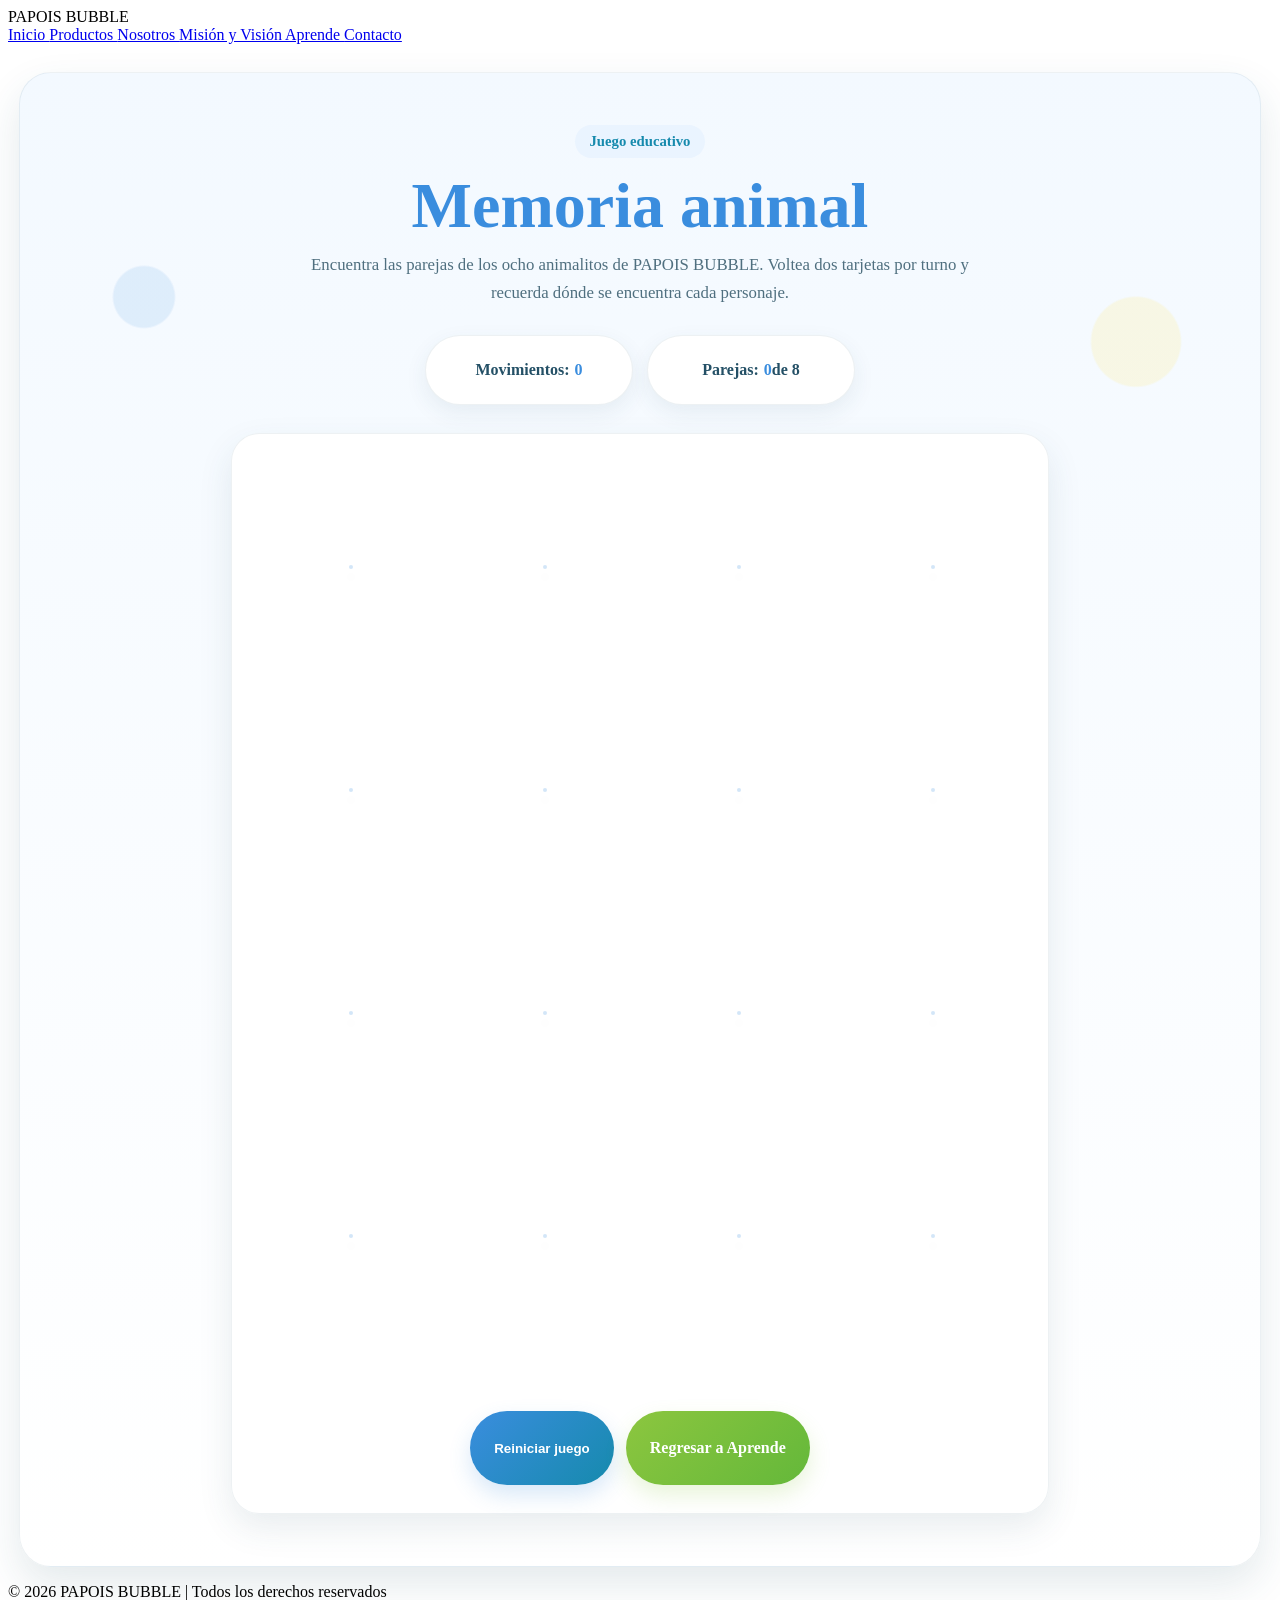
==== juego-memoria.html @ 5a89fbad "Create juego-memoria.html ok" ====
<!DOCTYPE html>
<html lang="es">
<head>
  <meta charset="UTF-8">

  <meta
    name="viewport"
    content="width=device-width, initial-scale=1.0"
  >

  <title>PAPOIS BUBBLE | Juego de memoria</title>

  <link rel="stylesheet" href="style.css">

  <style>
    /* =========================
       PÁGINA DEL JUEGO
       ========================= */

    .memory-page {
      width: min(1180px, calc(100% - 32px));
      min-height: calc(100vh - 180px);
      margin: 28px auto 0;
      padding: 52px 30px;
      border: 1px solid rgba(36, 80, 102, 0.08);
      border-radius: 32px;
      background:
        radial-gradient(
          circle at 10% 15%,
          rgba(58, 141, 222, 0.12) 0 30px,
          transparent 32px
        ),
        radial-gradient(
          circle at 90% 18%,
          rgba(255, 230, 109, 0.18) 0 44px,
          transparent 46px
        ),
        linear-gradient(
          180deg,
          #f3f9ff,
          #ffffff
        );
      box-shadow: 0 18px 42px rgba(36, 80, 102, 0.12);
      text-align: center;
    }

    .memory-intro {
      max-width: 720px;
      margin: 0 auto 28px;
    }

    .memory-badge {
      display: inline-flex;
      align-items: center;
      justify-content: center;
      margin-bottom: 14px;
      padding: 8px 15px;
      border-radius: 999px;
      background: #eaf4ff;
      color: #168aad;
      font-size: 0.92rem;
      font-weight: 800;
    }

    .memory-page h1 {
      margin: 0 0 12px;
      color: #3a8dde;
      font-size: clamp(2.4rem, 5vw, 4rem);
      line-height: 1.05;
    }

    .memory-description {
      max-width: 680px;
      margin: 0 auto;
      color: #4f6f7f;
      font-size: 1.05rem;
      line-height: 1.65;
    }

    /* =========================
       INFORMACIÓN DEL JUEGO
       ========================= */

    .game-information {
      display: flex;
      flex-wrap: wrap;
      justify-content: center;
      gap: 14px;
      margin: 0 auto 28px;
    }

    .information-box {
      display: inline-flex;
      align-items: center;
      justify-content: center;
      min-width: 170px;
      min-height: 48px;
      padding: 10px 18px;
      border: 1px solid rgba(36, 80, 102, 0.08);
      border-radius: 999px;
      background: #ffffff;
      color: #245066;
      box-shadow: 0 8px 22px rgba(36, 80, 102, 0.08);
      font-weight: 800;
    }

    .information-box span {
      margin-left: 5px;
      color: #3a8dde;
    }

    /* =========================
       TABLERO
       ========================= */

    .memory-board {
      max-width: 760px;
      margin: 0 auto;
      padding: 28px;
      border: 1px solid rgba(36, 80, 102, 0.08);
      border-radius: 28px;
      background: rgba(255, 255, 255, 0.96);
      box-shadow: 0 14px 34px rgba(36, 80, 102, 0.1);
    }

    .memory-grid {
      display: grid;
      grid-template-columns: repeat(4, minmax(0, 1fr));
      gap: 16px;
      width: 100%;
      margin: 0 auto;
    }

    .memory-card {
      position: relative;
      width: 100%;
      aspect-ratio: 0.86 / 1;
      border: none;
      border-radius: 20px;
      background: transparent;
      cursor: pointer;
      perspective: 1000px;
    }

    .memory-card:focus-visible {
      outline: 4px solid rgba(58, 141, 222, 0.24);
      outline-offset: 3px;
    }

    .memory-card-inner {
      position: relative;
      width: 100%;
      height: 100%;
      border-radius: inherit;
      transform-style: preserve-3d;
      transition: transform 0.45s ease;
    }

    .memory-card.is-open .memory-card-inner,
    .memory-card.is-matched .memory-card-inner {
      transform: rotateY(180deg);
    }

    .memory-card-front,
    .memory-card-back {
      position: absolute;
      inset: 0;
      display: flex;
      flex-direction: column;
      align-items: center;
      justify-content: center;
      overflow: hidden;
      border-radius: inherit;
      backface-visibility: hidden;
      -webkit-backface-visibility: hidden;
    }

    .memory-card-front {
      border: 2px solid rgba(58, 141, 222, 0.22);
      background:
        radial-gradient(
          circle at 25% 22%,
          rgba(255, 255, 255, 0.32) 0 14px,
          transparent 16px
        ),
        linear-gradient(
          135deg,
          #3a8dde,
          #168aad
        );
      color: #ffffff;
      box-shadow: 0 10px 20px rgba(58, 141, 222, 0.18);
    }

    .memory-card-front span {
      font-size: clamp(2rem, 4vw, 3rem);
      font-weight: 800;
    }

    .memory-card-back {
      padding: 12px;
      border: 3px solid #8cc63f;
      background: #ffffff;
      color: #245066;
      transform: rotateY(180deg);
      box-shadow: 0 10px 22px rgba(140, 198, 63, 0.14);
    }

    .memory-card.is-matched .memory-card-back {
      background: linear-gradient(
        180deg,
        #ffffff,
        #f0f9e9
      );
    }

    .memory-card-back img {
      width: 82%;
      max-width: 90px;
      height: 72%;
      margin: 0 auto 6px;
      object-fit: contain;
    }

    .memory-card-back span {
      color: #245066;
      font-size: 0.92rem;
      font-weight: 800;
    }

    .memory-card.is-matched {
      cursor: default;
    }

    /* =========================
       MENSAJE Y BOTONES
       ========================= */

    .game-message {
      min-height: 30px;
      margin: 22px 0 0;
      color: #8d4cc9;
      font-size: 1.05rem;
      font-weight: 800;
      line-height: 1.5;
    }

    .memory-actions {
      display: flex;
      flex-wrap: wrap;
      justify-content: center;
      gap: 12px;
      margin-top: 22px;
    }

    .restart-button,
    .back-button {
      display: inline-flex;
      align-items: center;
      justify-content: center;
      min-height: 48px;
      padding: 13px 24px;
      border: none;
      border-radius: 999px;
      cursor: pointer;
      font-weight: 800;
      text-decoration: none;
      transition:
        transform 0.2s ease,
        box-shadow 0.2s ease;
    }

    .restart-button {
      background: linear-gradient(
        135deg,
        #3a8dde,
        #168aad
      );
      color: #ffffff;
      box-shadow: 0 10px 22px rgba(58, 141, 222, 0.2);
    }

    .back-button {
      background: linear-gradient(
        135deg,
        #8cc63f,
        #64b83a
      );
      color: #ffffff;
      box-shadow: 0 10px 22px rgba(140, 198, 63, 0.2);
    }

    .restart-button:hover,
    .restart-button:focus-visible,
    .back-button:hover,
    .back-button:focus-visible {
      outline: none;
      transform: translateY(-2px);
    }

    /* =========================
       TABLET
       ========================= */

    @media (max-width: 760px) {
      .memory-page {
        width: calc(100% - 24px);
        min-height: auto;
        margin-top: 18px;
        padding: 42px 20px;
        border-radius: 24px;
      }

      .memory-board {
        padding: 22px;
        border-radius: 22px;
      }

      .memory-grid {
        gap: 12px;
      }

      .information-box {
        flex: 1 1 180px;
      }

      .memory-actions {
        flex-direction: column;
      }

      .restart-button,
      .back-button {
        width: 100%;
      }
    }

    /* =========================
       CELULAR
       ========================= */

    @media (max-width: 560px) {
      .memory-page {
        width: calc(100% - 16px);
        padding: 36px 12px;
      }

      .memory-board {
        padding: 14px;
      }

      .memory-grid {
        gap: 8px;
      }

      .memory-card {
        border-radius: 15px;
      }

      .memory-card-back {
        padding: 6px;
        border-width: 2px;
      }

      .memory-card-back img {
        width: 78%;
        height: 65%;
        margin-bottom: 3px;
      }

      .memory-card-back span {
        font-size: 0.7rem;
      }

      .memory-card-front span {
        font-size: 1.9rem;
      }
    }

    @media (max-width: 380px) {
      .memory-grid {
        gap: 6px;
      }

      .memory-card-back span {
        font-size: 0.62rem;
      }

      .information-box {
        width: 100%;
        min-width: 0;
      }
    }
  </style>
</head>

<body>

<header>
  <div class="header-inner">

    <div class="logo">
      PAPOIS BUBBLE
    </div>

    <nav>
      <a href="index.html">
        Inicio
      </a>

      <a href="productos.html">
        Productos
      </a>

      <a href="nosotros.html">
        Nosotros
      </a>

      <a href="mision-vision.html">
        Misión y Visión
      </a>

      <a
        href="aprende.html"
        class="active"
      >
        Aprende
      </a>

      <a href="contacto.html">
        Contacto
      </a>
    </nav>

  </div>
</header>

<main class="memory-page">

  <section class="memory-intro">

    <div class="memory-badge">
      Juego educativo
    </div>

    <h1>
      Memoria animal
    </h1>

    <p class="memory-description">
      Encuentra las parejas de los ocho animalitos de
      PAPOIS BUBBLE. Voltea dos tarjetas por turno y
      recuerda dónde se encuentra cada personaje.
    </p>

  </section>

  <div class="game-information">

    <div class="information-box">
      Movimientos:
      <span id="moves">0</span>
    </div>

    <div class="information-box">
      Parejas:
      <span id="matches">0</span>
      de 8
    </div>

  </div>

  <section
    class="memory-board"
    aria-label="Tablero del juego de memoria"
  >

    <div
      class="memory-grid"
      id="memoryGrid"
    ></div>

    <p
      class="game-message"
      id="gameMessage"
      aria-live="polite"
    ></p>

    <div class="memory-actions">

      <button
        class="restart-button"
        type="button"
        id="restartButton"
      >
        Reiniciar juego
      </button>

      <a
        href="aprende.html"
        class="back-button"
      >
        Regresar a Aprende
      </a>

    </div>

  </section>

</main>

<footer>
  <p>
    © 2026 PAPOIS BUBBLE | Todos los derechos reservados
  </p>
</footer>

<script>
  const animals = [
    {
      name: "Rana",
      image: "assets/learn-rana.png"
    },
    {
      name: "Zorro",
      image: "assets/learn-zorro.png"
    },
    {
      name: "Koala",
      image: "assets/learn-koala.png"
    },
    {
      name: "Búho",
      image: "assets/learn-buho.png"
    },
    {
      name: "Mono",
      image: "assets/learn-mono.png"
    },
    {
      name: "Mariposa",
      image: "assets/learn-mariposa.png"
    },
    {
      name: "Serpiente",
      image: "assets/learn-serpiente.png"
    },
    {
      name: "Abeja",
      image: "assets/learn-abeja.png"
    }
  ];

  const memoryGrid =
    document.getElementById("memoryGrid");

  const movesElement =
    document.getElementById("moves");

  const matchesElement =
    document.getElementById("matches");

  const gameMessage =
    document.getElementById("gameMessage");

  const restartButton =
    document.getElementById("restartButton");

  let firstCard = null;
  let secondCard = null;
  let lockBoard = false;
  let moves = 0;
  let matches = 0;
  let mismatchTimer = null;


  function shuffleCards(cards) {
    const shuffledCards = [...cards];

    for (
      let index = shuffledCards.length - 1;
      index > 0;
      index -= 1
    ) {
      const randomIndex =
        Math.floor(Math.random() * (index + 1));

      [
        shuffledCards[index],
        shuffledCards[randomIndex]
      ] = [
        shuffledCards[randomIndex],
        shuffledCards[index]
      ];
    }

    return shuffledCards;
  }


  function createGame() {
    if (mismatchTimer) {
      clearTimeout(mismatchTimer);
      mismatchTimer = null;
    }

    firstCard = null;
    secondCard = null;
    lockBoard = false;
    moves = 0;
    matches = 0;

    movesElement.textContent = "0";
    matchesElement.textContent = "0";
    gameMessage.textContent = "";

    const duplicatedAnimals = animals.flatMap(
      (animal) => [
        {
          ...animal,
          cardId: `${animal.name}-1`
        },
        {
          ...animal,
          cardId: `${animal.name}-2`
        }
      ]
    );

    const shuffledAnimals =
      shuffleCards(duplicatedAnimals);

    memoryGrid.innerHTML = "";

    shuffledAnimals.forEach((animal) => {
      const button =
        document.createElement("button");

      button.className = "memory-card";
      button.type = "button";
      button.dataset.animal = animal.name;
      button.dataset.cardId = animal.cardId;
      button.setAttribute(
        "aria-label",
        "Tarjeta oculta"
      );

      button.innerHTML = `
        <span class="memory-card-inner">

          <span class="memory-card-front">
            <span aria-hidden="true">?</span>
          </span>

          <span class="memory-card-back">
            <img
              src="${animal.image}"
              alt=""
            >
            <span>${animal.name}</span>
          </span>

        </span>
      `;

      button.addEventListener(
        "click",
        flipCard
      );

      memoryGrid.appendChild(button);
    });
  }


  function flipCard(event) {
    const selectedCard =
      event.currentTarget;

    if (
      lockBoard ||
      selectedCard === firstCard ||
      selectedCard.classList.contains("is-matched") ||
      selectedCard.classList.contains("is-open")
    ) {
      return;
    }

    selectedCard.classList.add("is-open");

    selectedCard.setAttribute(
      "aria-label",
      selectedCard.dataset.animal
    );

    if (!firstCard) {
      firstCard = selectedCard;
      return;
    }

    secondCard = selectedCard;
    moves += 1;

    movesElement.textContent =
      String(moves);

    checkForMatch();
  }


  function checkForMatch() {
    const isMatch =
      firstCard.dataset.animal ===
      secondCard.dataset.animal;

    if (isMatch) {
      firstCard.classList.remove("is-open");
      secondCard.classList.remove("is-open");

      firstCard.classList.add("is-matched");
      secondCard.classList.add("is-matched");

      firstCard.disabled = true;
      secondCard.disabled = true;

      firstCard.setAttribute(
        "aria-label",
        `${firstCard.dataset.animal}, pareja encontrada`
      );

      secondCard.setAttribute(
        "aria-label",
        `${secondCard.dataset.animal}, pareja encontrada`
      );

      matches += 1;

      matchesElement.textContent =
        String(matches);

      gameMessage.textContent =
        `¡Encontraste la pareja de ${firstCard.dataset.animal}!`;

      resetSelection();

      if (matches === animals.length) {
        gameMessage.textContent =
          `¡Excelente! Encontraste todas las parejas en ${moves} movimientos.`;
      }

      return;
    }

    lockBoard = true;

    gameMessage.textContent =
      "No son iguales. Intenta recordar dónde están.";

    mismatchTimer = setTimeout(() => {
      firstCard.classList.remove("is-open");
      secondCard.classList.remove("is-open");

      firstCard.setAttribute(
        "aria-label",
        "Tarjeta oculta"
      );

      secondCard.setAttribute(
        "aria-label",
        "Tarjeta oculta"
      );

      resetSelection();

      mismatchTimer = null;
    }, 900);
  }


  function resetSelection() {
    firstCard = null;
    secondCard = null;
    lockBoard = false;
  }


  restartButton.addEventListener(
    "click",
    createGame
  );


  createGame();
</script>

</body>
</html>
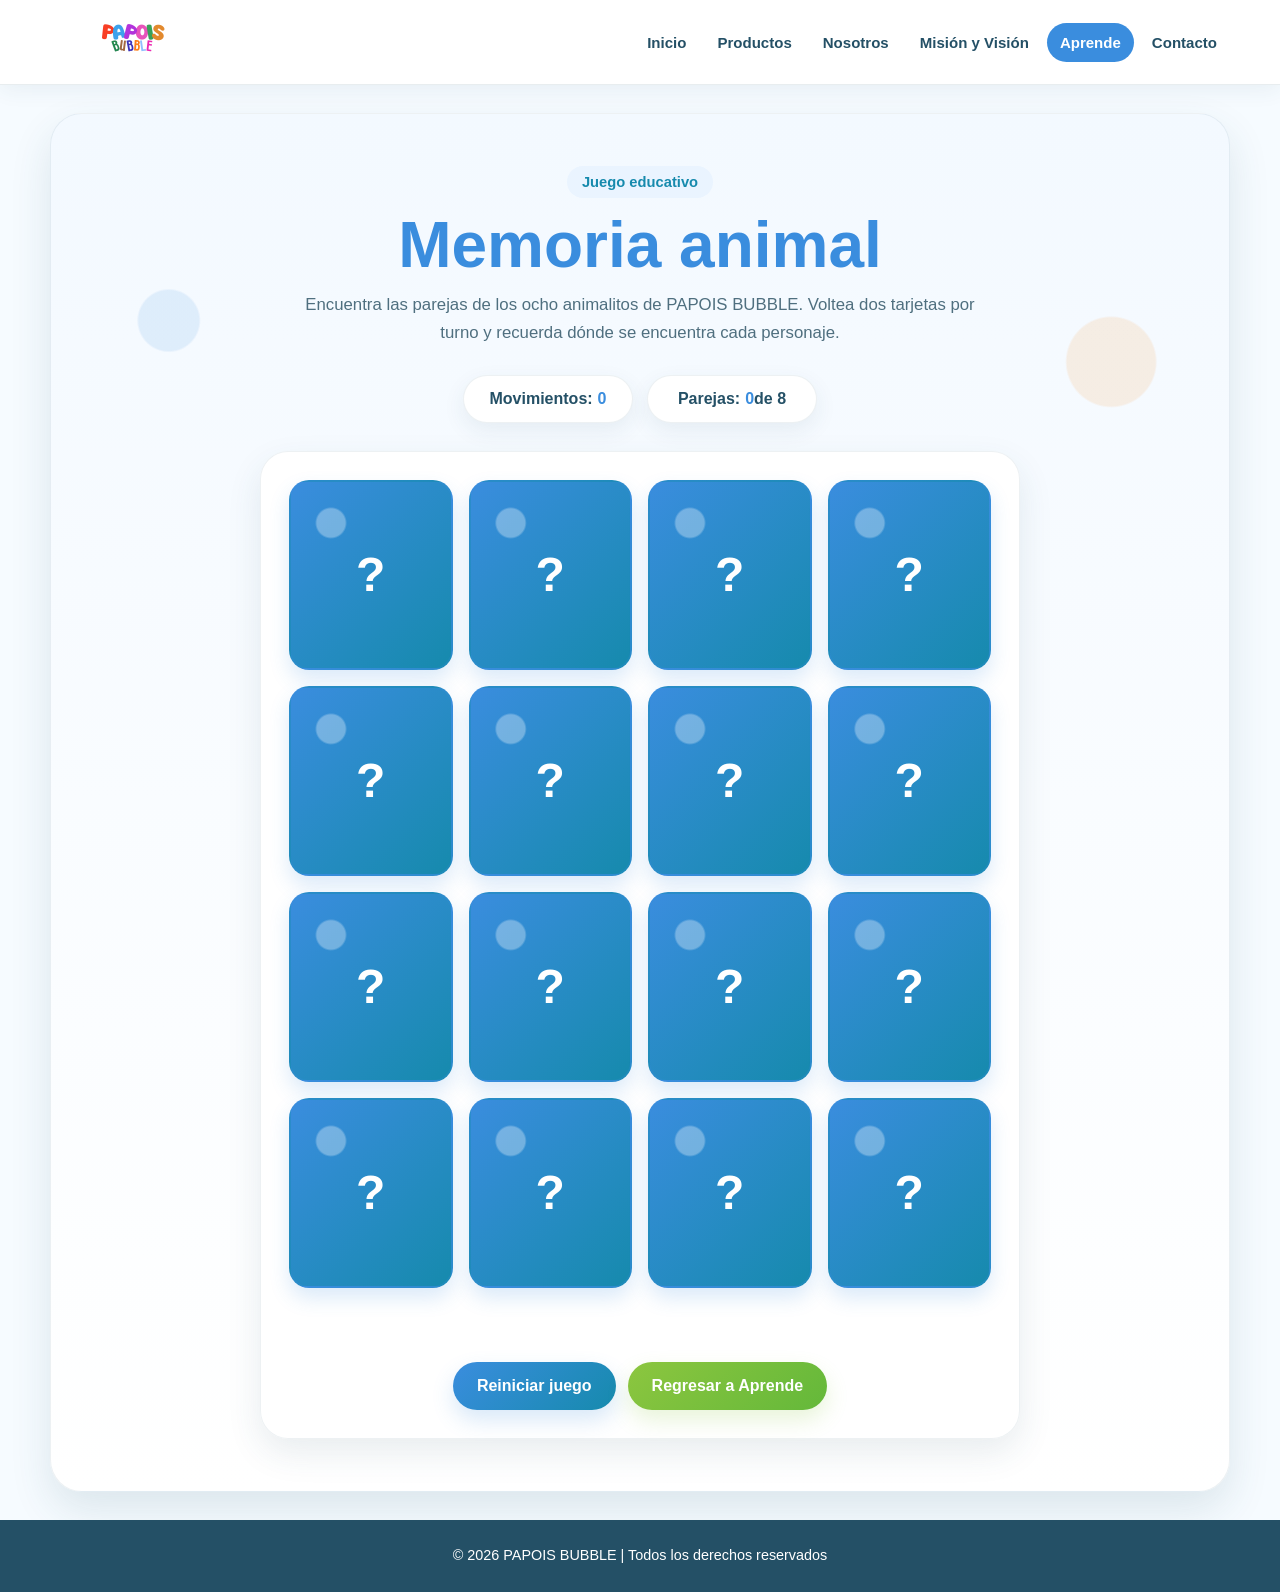
==== commit 8662f5d2: "Update juego-memoria.html" ====
--- a/juego-memoria.html
+++ b/juego-memoria.html
@@ -10,18 +10,125 @@
 
   <title>PAPOIS BUBBLE | Juego de memoria</title>
 
-  <link rel="stylesheet" href="style.css">
-
   <style>
-    /* =========================
+    /* ========================================
+       CONFIGURACIÓN GENERAL DE ESTA PÁGINA
+       ======================================== */
+
+    *,
+    *::before,
+    *::after {
+      box-sizing: border-box;
+    }
+
+    html {
+      scroll-behavior: smooth;
+    }
+
+    body {
+      min-height: 100vh;
+      margin: 0;
+      display: flex;
+      flex-direction: column;
+      overflow-x: hidden;
+      background: #f6fbff;
+      color: #245066;
+      font-family:
+        "DM Sans",
+        Arial,
+        Helvetica,
+        sans-serif;
+    }
+
+    button,
+    a {
+      font: inherit;
+    }
+
+    img {
+      display: block;
+      max-width: 100%;
+    }
+
+    /* ========================================
+       ENCABEZADO
+       ======================================== */
+
+    header {
+      position: relative;
+      z-index: 10;
+      width: 100%;
+      background: #ffffff;
+      border-bottom: 1px solid rgba(36, 80, 102, 0.1);
+      box-shadow: 0 5px 20px rgba(36, 80, 102, 0.07);
+    }
+
+    .header-inner {
+      width: min(1180px, calc(100% - 32px));
+      min-height: 84px;
+      margin: 0 auto;
+      display: flex;
+      align-items: center;
+      justify-content: space-between;
+      gap: 30px;
+    }
+
+    .logo {
+      flex-shrink: 0;
+      display: inline-flex;
+      align-items: center;
+      text-decoration: none;
+    }
+
+    .logo img {
+      width: 165px;
+      max-height: 64px;
+      object-fit: contain;
+    }
+
+    nav {
+      display: flex;
+      align-items: center;
+      justify-content: flex-end;
+      gap: 5px;
+    }
+
+    nav a {
+      padding: 11px 13px;
+      border-radius: 999px;
+      color: #245066;
+      font-size: 0.94rem;
+      font-weight: 700;
+      text-decoration: none;
+      white-space: nowrap;
+      transition:
+        color 0.2s ease,
+        background-color 0.2s ease,
+        transform 0.2s ease;
+    }
+
+    nav a:hover,
+    nav a:focus-visible {
+      outline: none;
+      color: #3a8dde;
+      background: #eef7ff;
+      transform: translateY(-1px);
+    }
+
+    nav a.active {
+      color: #ffffff;
+      background: #3a8dde;
+    }
+
+    /* ========================================
        PÁGINA DEL JUEGO
-       ========================= */
+       ======================================== */
 
     .memory-page {
       width: min(1180px, calc(100% - 32px));
-      min-height: calc(100vh - 180px);
-      margin: 28px auto 0;
+      margin: 28px auto;
       padding: 52px 30px;
+      flex: 1;
       border: 1px solid rgba(36, 80, 102, 0.08);
       border-radius: 32px;
       background:
@@ -32,7 +139,7 @@
         ),
         radial-gradient(
           circle at 90% 18%,
-          rgba(255, 230, 109, 0.18) 0 44px,
+          rgba(246, 139, 31, 0.12) 0 44px,
           transparent 46px
         ),
         linear-gradient(
@@ -65,7 +172,7 @@
     .memory-page h1 {
       margin: 0 0 12px;
       color: #3a8dde;
-      font-size: clamp(2.4rem, 5vw, 4rem);
+      font-size: clamp(2.3rem, 5vw, 4rem);
       line-height: 1.05;
     }
 
@@ -77,9 +184,9 @@
       line-height: 1.65;
     }
 
-    /* =========================
+    /* ========================================
        INFORMACIÓN DEL JUEGO
-       ========================= */
+       ======================================== */
 
     .game-information {
       display: flex;
@@ -109,11 +216,12 @@
       color: #3a8dde;
     }
 
-    /* =========================
+    /* ========================================
        TABLERO
-       ========================= */
+       ======================================== */
 
     .memory-board {
+      width: 100%;
       max-width: 760px;
       margin: 0 auto;
       padding: 28px;
@@ -135,11 +243,16 @@
       position: relative;
       width: 100%;
       aspect-ratio: 0.86 / 1;
-      border: none;
+      margin: 0;
+      padding: 0;
+      border: 0;
       border-radius: 20px;
       background: transparent;
       cursor: pointer;
       perspective: 1000px;
+      appearance: none;
+      -webkit-appearance: none;
+      -webkit-tap-highlight-color: transparent;
     }
 
     .memory-card:focus-visible {
@@ -149,6 +262,7 @@
 
     .memory-card-inner {
       position: relative;
+      display: block;
       width: 100%;
       height: 100%;
       border-radius: inherit;
@@ -193,6 +307,7 @@
     }
 
     .memory-card-front span {
+      color: #ffffff;
       font-size: clamp(2rem, 4vw, 3rem);
       font-weight: 800;
     }
@@ -220,21 +335,25 @@
       height: 72%;
       margin: 0 auto 6px;
       object-fit: contain;
+      pointer-events: none;
     }
 
     .memory-card-back span {
       color: #245066;
       font-size: 0.92rem;
       font-weight: 800;
-    }
-
-    .memory-card.is-matched {
+      pointer-events: none;
+    }
+
+    .memory-card.is-matched,
+    .memory-card:disabled {
       cursor: default;
-    }
-
-    /* =========================
+      opacity: 1;
+    }
+
+    /* ========================================
        MENSAJE Y BOTONES
-       ========================= */
+       ======================================== */
 
     .game-message {
       min-height: 30px;
@@ -259,6 +378,7 @@
       align-items: center;
       justify-content: center;
       min-height: 48px;
+      margin: 0;
       padding: 13px 24px;
       border: none;
       border-radius: 999px;
@@ -298,14 +418,51 @@
       transform: translateY(-2px);
     }
 
-    /* =========================
+    /* ========================================
+       PIE DE PÁGINA
+       ======================================== */
+
+    footer {
+      width: 100%;
+      margin-top: auto;
+      padding: 25px 20px;
+      background: #245066;
+      text-align: center;
+    }
+
+    footer p {
+      margin: 0;
+      color: #ffffff;
+      font-size: 0.9rem;
+      line-height: 1.5;
+    }
+
+    /* ========================================
        TABLET
-       ========================= */
+       ======================================== */
+
+    @media (max-width: 900px) {
+      .header-inner {
+        padding: 16px 0;
+        flex-direction: column;
+        gap: 12px;
+      }
+
+      nav {
+        width: 100%;
+        justify-content: center;
+        flex-wrap: wrap;
+      }
+
+      nav a {
+        padding: 9px 11px;
+        font-size: 0.88rem;
+      }
+    }
 
     @media (max-width: 760px) {
       .memory-page {
         width: calc(100% - 24px);
-        min-height: auto;
         margin-top: 18px;
         padding: 42px 20px;
         border-radius: 24px;
@@ -334,18 +491,74 @@
       }
     }
 
-    /* =========================
+    /* ========================================
        CELULAR
-       ========================= */
+       ======================================== */
 
     @media (max-width: 560px) {
+      .header-inner {
+        width: 100%;
+        padding: 14px 12px;
+      }
+
+      .logo img {
+        width: 145px;
+      }
+
+      nav {
+        display: grid;
+        grid-template-columns: repeat(3, 1fr);
+        gap: 6px;
+      }
+
+      nav a {
+        display: flex;
+        align-items: center;
+        justify-content: center;
+        min-height: 40px;
+        padding: 7px 5px;
+        border-radius: 12px;
+        font-size: 0.72rem;
+        line-height: 1.15;
+        text-align: center;
+        white-space: normal;
+      }
+
       .memory-page {
         width: calc(100% - 16px);
-        padding: 36px 12px;
+        margin: 12px auto;
+        padding: 32px 12px;
+        border-radius: 20px;
+      }
+
+      .memory-intro {
+        margin-bottom: 22px;
+      }
+
+      .memory-page h1 {
+        font-size: clamp(2rem, 11vw, 2.8rem);
+      }
+
+      .memory-description {
+        font-size: 0.94rem;
+        line-height: 1.55;
+      }
+
+      .game-information {
+        gap: 8px;
+        margin-bottom: 18px;
+      }
+
+      .information-box {
+        min-width: 0;
+        min-height: 43px;
+        padding: 8px 10px;
+        font-size: 0.84rem;
       }
 
       .memory-board {
-        padding: 14px;
+        padding: 12px;
+        border-radius: 18px;
       }
 
       .memory-grid {
@@ -353,11 +566,11 @@
       }
 
       .memory-card {
-        border-radius: 15px;
+        border-radius: 14px;
       }
 
       .memory-card-back {
-        padding: 6px;
+        padding: 5px;
         border-width: 2px;
       }
 
@@ -368,26 +581,47 @@
       }
 
       .memory-card-back span {
-        font-size: 0.7rem;
+        font-size: 0.67rem;
       }
 
       .memory-card-front span {
-        font-size: 1.9rem;
+        font-size: 1.8rem;
+      }
+
+      .game-message {
+        margin-top: 16px;
+        font-size: 0.9rem;
+      }
+
+      .memory-actions {
+        margin-top: 16px;
       }
     }
 
     @media (max-width: 380px) {
+      nav a {
+        font-size: 0.66rem;
+      }
+
       .memory-grid {
         gap: 6px;
       }
 
+      .memory-board {
+        padding: 9px;
+      }
+
+      .memory-card {
+        border-radius: 12px;
+      }
+
       .memory-card-back span {
-        font-size: 0.62rem;
+        font-size: 0.58rem;
       }
 
       .information-box {
         width: 100%;
-        min-width: 0;
+        flex-basis: 100%;
       }
     }
   </style>
@@ -395,402 +629,405 @@
 
 <body>
 
-<header>
-  <div class="header-inner">
-
-    <div class="logo">
-      PAPOIS BUBBLE
+  <header>
+    <div class="header-inner">
+
+      <a
+        href="index.html"
+        class="logo"
+        aria-label="Ir al inicio de PAPOIS BUBBLE"
+      >
+        <img
+          src="assets/LOGO0.PNG"
+          alt="PAPOIS BUBBLE"
+        >
+      </a>
+
+      <nav aria-label="Menú principal">
+        <a href="index.html">
+          Inicio
+        </a>
+
+        <a href="productos.html">
+          Productos
+        </a>
+
+        <a href="nosotros.html">
+          Nosotros
+        </a>
+
+        <a href="mision-vision.html">
+          Misión y Visión
+        </a>
+
+        <a
+          href="aprende.html"
+          class="active"
+        >
+          Aprende
+        </a>
+
+        <a href="contacto.html">
+          Contacto
+        </a>
+      </nav>
+
     </div>
-
-    <nav>
-      <a href="index.html">
-        Inicio
-      </a>
-
-      <a href="productos.html">
-        Productos
-      </a>
-
-      <a href="nosotros.html">
-        Nosotros
-      </a>
-
-      <a href="mision-vision.html">
-        Misión y Visión
-      </a>
-
-      <a
-        href="aprende.html"
-        class="active"
-      >
-        Aprende
-      </a>
-
-      <a href="contacto.html">
-        Contacto
-      </a>
-    </nav>
-
-  </div>
-</header>
-
-<main class="memory-page">
-
-  <section class="memory-intro">
-
-    <div class="memory-badge">
-      Juego educativo
+  </header>
+
+  <main class="memory-page">
+
+    <section class="memory-intro">
+
+      <div class="memory-badge">
+        Juego educativo
+      </div>
+
+      <h1>
+        Memoria animal
+      </h1>
+
+      <p class="memory-description">
+        Encuentra las parejas de los ocho animalitos de
+        PAPOIS BUBBLE. Voltea dos tarjetas por turno y
+        recuerda dónde se encuentra cada personaje.
+      </p>
+
+    </section>
+
+    <div class="game-information">
+
+      <div class="information-box">
+        Movimientos:
+        <span id="moves">0</span>
+      </div>
+
+      <div class="information-box">
+        Parejas:
+        <span id="matches">0</span>
+        de 8
+      </div>
+
     </div>
 
-    <h1>
-      Memoria animal
-    </h1>
-
-    <p class="memory-description">
-      Encuentra las parejas de los ocho animalitos de
-      PAPOIS BUBBLE. Voltea dos tarjetas por turno y
-      recuerda dónde se encuentra cada personaje.
+    <section
+      class="memory-board"
+      aria-label="Tablero del juego de memoria"
+    >
+
+      <div
+        class="memory-grid"
+        id="memoryGrid"
+      ></div>
+
+      <p
+        class="game-message"
+        id="gameMessage"
+        aria-live="polite"
+      ></p>
+
+      <div class="memory-actions">
+
+        <button
+          class="restart-button"
+          type="button"
+          id="restartButton"
+        >
+          Reiniciar juego
+        </button>
+
+        <a
+          href="aprende.html"
+          class="back-button"
+        >
+          Regresar a Aprende
+        </a>
+
+      </div>
+
+    </section>
+
+  </main>
+
+  <footer>
+    <p>
+      © 2026 PAPOIS BUBBLE | Todos los derechos reservados
     </p>
-
-  </section>
-
-  <div class="game-information">
-
-    <div class="information-box">
-      Movimientos:
-      <span id="moves">0</span>
-    </div>
-
-    <div class="information-box">
-      Parejas:
-      <span id="matches">0</span>
-      de 8
-    </div>
-
-  </div>
-
-  <section
-    class="memory-board"
-    aria-label="Tablero del juego de memoria"
-  >
-
-    <div
-      class="memory-grid"
-      id="memoryGrid"
-    ></div>
-
-    <p
-      class="game-message"
-      id="gameMessage"
-      aria-live="polite"
-    ></p>
-
-    <div class="memory-actions">
-
-      <button
-        class="restart-button"
-        type="button"
-        id="restartButton"
-      >
-        Reiniciar juego
-      </button>
-
-      <a
-        href="aprende.html"
-        class="back-button"
-      >
-        Regresar a Aprende
-      </a>
-
-    </div>
-
-  </section>
-
-</main>
-
-<footer>
-  <p>
-    © 2026 PAPOIS BUBBLE | Todos los derechos reservados
-  </p>
-</footer>
-
-<script>
-  const animals = [
-    {
-      name: "Rana",
-      image: "assets/learn-rana.png"
-    },
-    {
-      name: "Zorro",
-      image: "assets/learn-zorro.png"
-    },
-    {
-      name: "Koala",
-      image: "assets/learn-koala.png"
-    },
-    {
-      name: "Búho",
-      image: "assets/learn-buho.png"
-    },
-    {
-      name: "Mono",
-      image: "assets/learn-mono.png"
-    },
-    {
-      name: "Mariposa",
-      image: "assets/learn-mariposa.png"
-    },
-    {
-      name: "Serpiente",
-      image: "assets/learn-serpiente.png"
-    },
-    {
-      name: "Abeja",
-      image: "assets/learn-abeja.png"
-    }
-  ];
-
-  const memoryGrid =
-    document.getElementById("memoryGrid");
-
-  const movesElement =
-    document.getElementById("moves");
-
-  const matchesElement =
-    document.getElementById("matches");
-
-  const gameMessage =
-    document.getElementById("gameMessage");
-
-  const restartButton =
-    document.getElementById("restartButton");
-
-  let firstCard = null;
-  let secondCard = null;
-  let lockBoard = false;
-  let moves = 0;
-  let matches = 0;
-  let mismatchTimer = null;
-
-
-  function shuffleCards(cards) {
-    const shuffledCards = [...cards];
-
-    for (
-      let index = shuffledCards.length - 1;
-      index > 0;
-      index -= 1
-    ) {
-      const randomIndex =
-        Math.floor(Math.random() * (index + 1));
-
-      [
-        shuffledCards[index],
-        shuffledCards[randomIndex]
-      ] = [
-        shuffledCards[randomIndex],
-        shuffledCards[index]
-      ];
-    }
-
-    return shuffledCards;
-  }
-
-
-  function createGame() {
-    if (mismatchTimer) {
-      clearTimeout(mismatchTimer);
-      mismatchTimer = null;
-    }
-
-    firstCard = null;
-    secondCard = null;
-    lockBoard = false;
-    moves = 0;
-    matches = 0;
-
-    movesElement.textContent = "0";
-    matchesElement.textContent = "0";
-    gameMessage.textContent = "";
-
-    const duplicatedAnimals = animals.flatMap(
-      (animal) => [
-        {
-          ...animal,
-          cardId: `${animal.name}-1`
-        },
-        {
-          ...animal,
-          cardId: `${animal.name}-2`
+  </footer>
+
+  <script>
+    const animals = [
+      {
+        name: "Rana",
+        image: "assets/learn-rana.png"
+      },
+      {
+        name: "Zorro",
+        image: "assets/learn-zorro.png"
+      },
+      {
+        name: "Koala",
+        image: "assets/learn-koala.png"
+      },
+      {
+        name: "Búho",
+        image: "assets/learn-buho.png"
+      },
+      {
+        name: "Mono",
+        image: "assets/learn-mono.png"
+      },
+      {
+        name: "Mariposa",
+        image: "assets/learn-mariposa.png"
+      },
+      {
+        name: "Serpiente",
+        image: "assets/learn-serpiente.png"
+      },
+      {
+        name: "Abeja",
+        image: "assets/learn-abeja.png"
+      }
+    ];
+
+    const memoryGrid =
+      document.getElementById("memoryGrid");
+
+    const movesElement =
+      document.getElementById("moves");
+
+    const matchesElement =
+      document.getElementById("matches");
+
+    const gameMessage =
+      document.getElementById("gameMessage");
+
+    const restartButton =
+      document.getElementById("restartButton");
+
+    let firstCard = null;
+    let secondCard = null;
+    let lockBoard = false;
+    let moves = 0;
+    let matches = 0;
+    let mismatchTimer = null;
+
+    function shuffleCards(cards) {
+      const shuffledCards = [...cards];
+
+      for (
+        let index = shuffledCards.length - 1;
+        index > 0;
+        index -= 1
+      ) {
+        const randomIndex =
+          Math.floor(Math.random() * (index + 1));
+
+        [
+          shuffledCards[index],
+          shuffledCards[randomIndex]
+        ] = [
+          shuffledCards[randomIndex],
+          shuffledCards[index]
+        ];
+      }
+
+      return shuffledCards;
+    }
+
+    function createGame() {
+      if (mismatchTimer !== null) {
+        clearTimeout(mismatchTimer);
+        mismatchTimer = null;
+      }
+
+      firstCard = null;
+      secondCard = null;
+      lockBoard = false;
+      moves = 0;
+      matches = 0;
+
+      movesElement.textContent = "0";
+      matchesElement.textContent = "0";
+      gameMessage.textContent = "";
+
+      const duplicatedAnimals = animals.flatMap(
+        (animal) => [
+          {
+            ...animal,
+            cardId: `${animal.name}-1`
+          },
+          {
+            ...animal,
+            cardId: `${animal.name}-2`
+          }
+        ]
+      );
+
+      const shuffledAnimals =
+        shuffleCards(duplicatedAnimals);
+
+      memoryGrid.innerHTML = "";
+
+      shuffledAnimals.forEach((animal) => {
+        const button =
+          document.createElement("button");
+
+        button.className = "memory-card";
+        button.type = "button";
+        button.dataset.animal = animal.name;
+        button.dataset.cardId = animal.cardId;
+
+        button.setAttribute(
+          "aria-label",
+          "Tarjeta oculta"
+        );
+
+        button.innerHTML = `
+          <span class="memory-card-inner">
+
+            <span class="memory-card-front">
+              <span aria-hidden="true">?</span>
+            </span>
+
+            <span class="memory-card-back">
+              <img
+                src="${animal.image}"
+                alt="${animal.name}"
+              >
+              <span>${animal.name}</span>
+            </span>
+
+          </span>
+        `;
+
+        button.addEventListener(
+          "click",
+          flipCard
+        );
+
+        memoryGrid.appendChild(button);
+      });
+    }
+
+    function flipCard(event) {
+      const selectedCard =
+        event.currentTarget;
+
+      if (
+        lockBoard ||
+        selectedCard === firstCard ||
+        selectedCard.classList.contains("is-matched") ||
+        selectedCard.classList.contains("is-open")
+      ) {
+        return;
+      }
+
+      selectedCard.classList.add("is-open");
+
+      selectedCard.setAttribute(
+        "aria-label",
+        selectedCard.dataset.animal
+      );
+
+      if (firstCard === null) {
+        firstCard = selectedCard;
+        return;
+      }
+
+      secondCard = selectedCard;
+      moves += 1;
+
+      movesElement.textContent =
+        String(moves);
+
+      checkForMatch();
+    }
+
+    function checkForMatch() {
+      const isMatch =
+        firstCard.dataset.animal ===
+        secondCard.dataset.animal;
+
+      if (isMatch) {
+        const animalName =
+          firstCard.dataset.animal;
+
+        firstCard.classList.remove("is-open");
+        secondCard.classList.remove("is-open");
+
+        firstCard.classList.add("is-matched");
+        secondCard.classList.add("is-matched");
+
+        firstCard.disabled = true;
+        secondCard.disabled = true;
+
+        firstCard.setAttribute(
+          "aria-label",
+          `${animalName}, pareja encontrada`
+        );
+
+        secondCard.setAttribute(
+          "aria-label",
+          `${animalName}, pareja encontrada`
+        );
+
+        matches += 1;
+
+        matchesElement.textContent =
+          String(matches);
+
+        gameMessage.textContent =
+          `¡Encontraste la pareja de ${animalName}!`;
+
+        resetSelection();
+
+        if (matches === animals.length) {
+          gameMessage.textContent =
+            `¡Excelente! Encontraste todas las parejas en ${moves} movimientos.`;
         }
-      ]
+
+        return;
+      }
+
+      lockBoard = true;
+
+      gameMessage.textContent =
+        "No son iguales. Intenta recordar dónde están.";
+
+      mismatchTimer = setTimeout(() => {
+        firstCard.classList.remove("is-open");
+        secondCard.classList.remove("is-open");
+
+        firstCard.setAttribute(
+          "aria-label",
+          "Tarjeta oculta"
+        );
+
+        secondCard.setAttribute(
+          "aria-label",
+          "Tarjeta oculta"
+        );
+
+        resetSelection();
+        mismatchTimer = null;
+      }, 900);
+    }
+
+    function resetSelection() {
+      firstCard = null;
+      secondCard = null;
+      lockBoard = false;
+    }
+
+    restartButton.addEventListener(
+      "click",
+      createGame
     );
 
-    const shuffledAnimals =
-      shuffleCards(duplicatedAnimals);
-
-    memoryGrid.innerHTML = "";
-
-    shuffledAnimals.forEach((animal) => {
-      const button =
-        document.createElement("button");
-
-      button.className = "memory-card";
-      button.type = "button";
-      button.dataset.animal = animal.name;
-      button.dataset.cardId = animal.cardId;
-      button.setAttribute(
-        "aria-label",
-        "Tarjeta oculta"
-      );
-
-      button.innerHTML = `
-        <span class="memory-card-inner">
-
-          <span class="memory-card-front">
-            <span aria-hidden="true">?</span>
-          </span>
-
-          <span class="memory-card-back">
-            <img
-              src="${animal.image}"
-              alt=""
-            >
-            <span>${animal.name}</span>
-          </span>
-
-        </span>
-      `;
-
-      button.addEventListener(
-        "click",
-        flipCard
-      );
-
-      memoryGrid.appendChild(button);
-    });
-  }
-
-
-  function flipCard(event) {
-    const selectedCard =
-      event.currentTarget;
-
-    if (
-      lockBoard ||
-      selectedCard === firstCard ||
-      selectedCard.classList.contains("is-matched") ||
-      selectedCard.classList.contains("is-open")
-    ) {
-      return;
-    }
-
-    selectedCard.classList.add("is-open");
-
-    selectedCard.setAttribute(
-      "aria-label",
-      selectedCard.dataset.animal
-    );
-
-    if (!firstCard) {
-      firstCard = selectedCard;
-      return;
-    }
-
-    secondCard = selectedCard;
-    moves += 1;
-
-    movesElement.textContent =
-      String(moves);
-
-    checkForMatch();
-  }
-
-
-  function checkForMatch() {
-    const isMatch =
-      firstCard.dataset.animal ===
-      secondCard.dataset.animal;
-
-    if (isMatch) {
-      firstCard.classList.remove("is-open");
-      secondCard.classList.remove("is-open");
-
-      firstCard.classList.add("is-matched");
-      secondCard.classList.add("is-matched");
-
-      firstCard.disabled = true;
-      secondCard.disabled = true;
-
-      firstCard.setAttribute(
-        "aria-label",
-        `${firstCard.dataset.animal}, pareja encontrada`
-      );
-
-      secondCard.setAttribute(
-        "aria-label",
-        `${secondCard.dataset.animal}, pareja encontrada`
-      );
-
-      matches += 1;
-
-      matchesElement.textContent =
-        String(matches);
-
-      gameMessage.textContent =
-        `¡Encontraste la pareja de ${firstCard.dataset.animal}!`;
-
-      resetSelection();
-
-      if (matches === animals.length) {
-        gameMessage.textContent =
-          `¡Excelente! Encontraste todas las parejas en ${moves} movimientos.`;
-      }
-
-      return;
-    }
-
-    lockBoard = true;
-
-    gameMessage.textContent =
-      "No son iguales. Intenta recordar dónde están.";
-
-    mismatchTimer = setTimeout(() => {
-      firstCard.classList.remove("is-open");
-      secondCard.classList.remove("is-open");
-
-      firstCard.setAttribute(
-        "aria-label",
-        "Tarjeta oculta"
-      );
-
-      secondCard.setAttribute(
-        "aria-label",
-        "Tarjeta oculta"
-      );
-
-      resetSelection();
-
-      mismatchTimer = null;
-    }, 900);
-  }
-
-
-  function resetSelection() {
-    firstCard = null;
-    secondCard = null;
-    lockBoard = false;
-  }
-
-
-  restartButton.addEventListener(
-    "click",
-    createGame
-  );
-
-
-  createGame();
-</script>
+    createGame();
+  </script>
 
 </body>
 </html>
